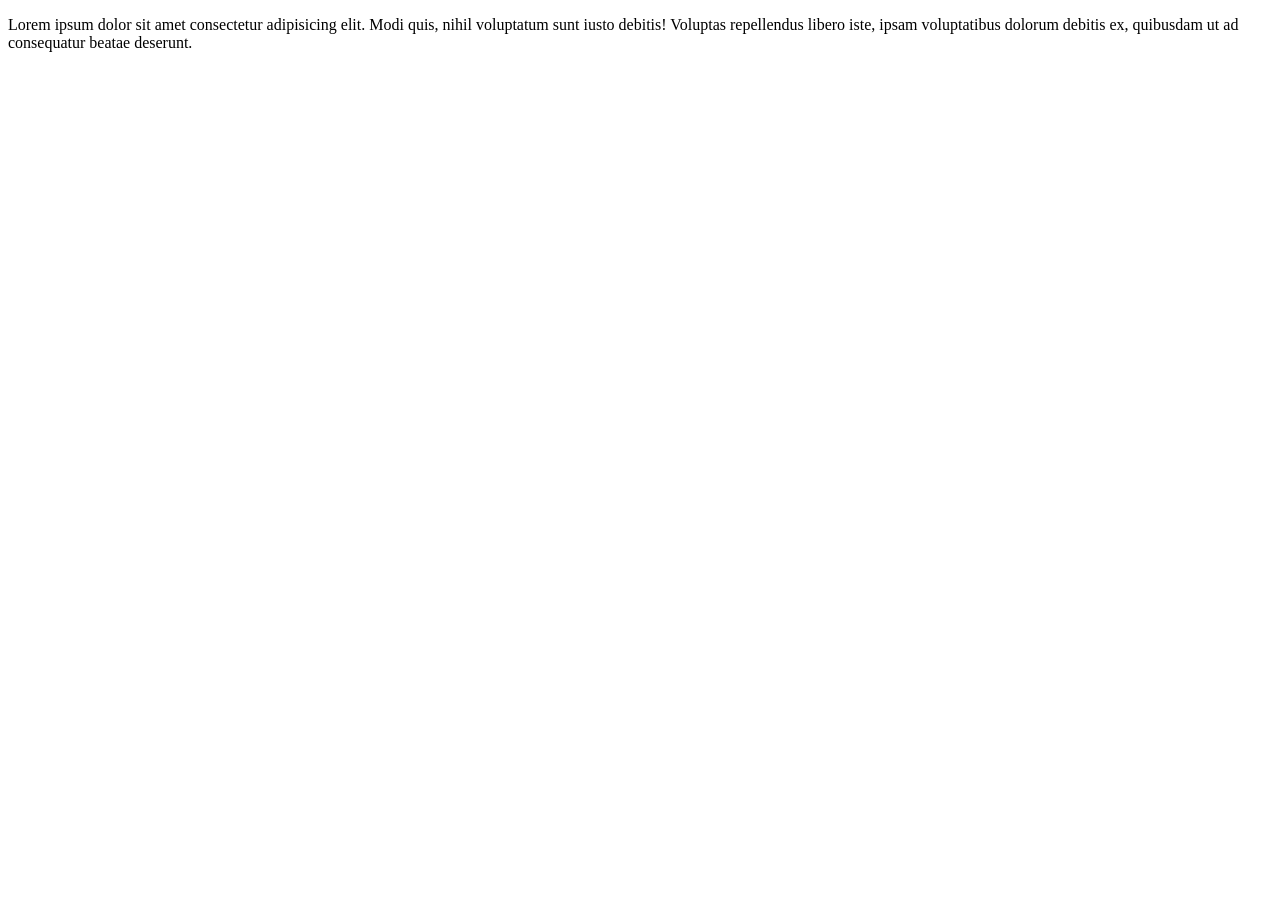
==== index.html @ 56d4f653 "para" ====
<!DOCTYPE html>
<html lang="en">
<head>
    <meta charset="UTF-8">
    <meta name="viewport" content="width=device-width, initial-scale=1.0">
    <title>Document</title>
</head>
<body>
    <p>Lorem ipsum dolor sit amet consectetur adipisicing elit. Modi quis, nihil voluptatum sunt iusto debitis! Voluptas repellendus libero iste, ipsam voluptatibus dolorum debitis ex, quibusdam ut ad consequatur beatae deserunt.</p>
</body>
</html>
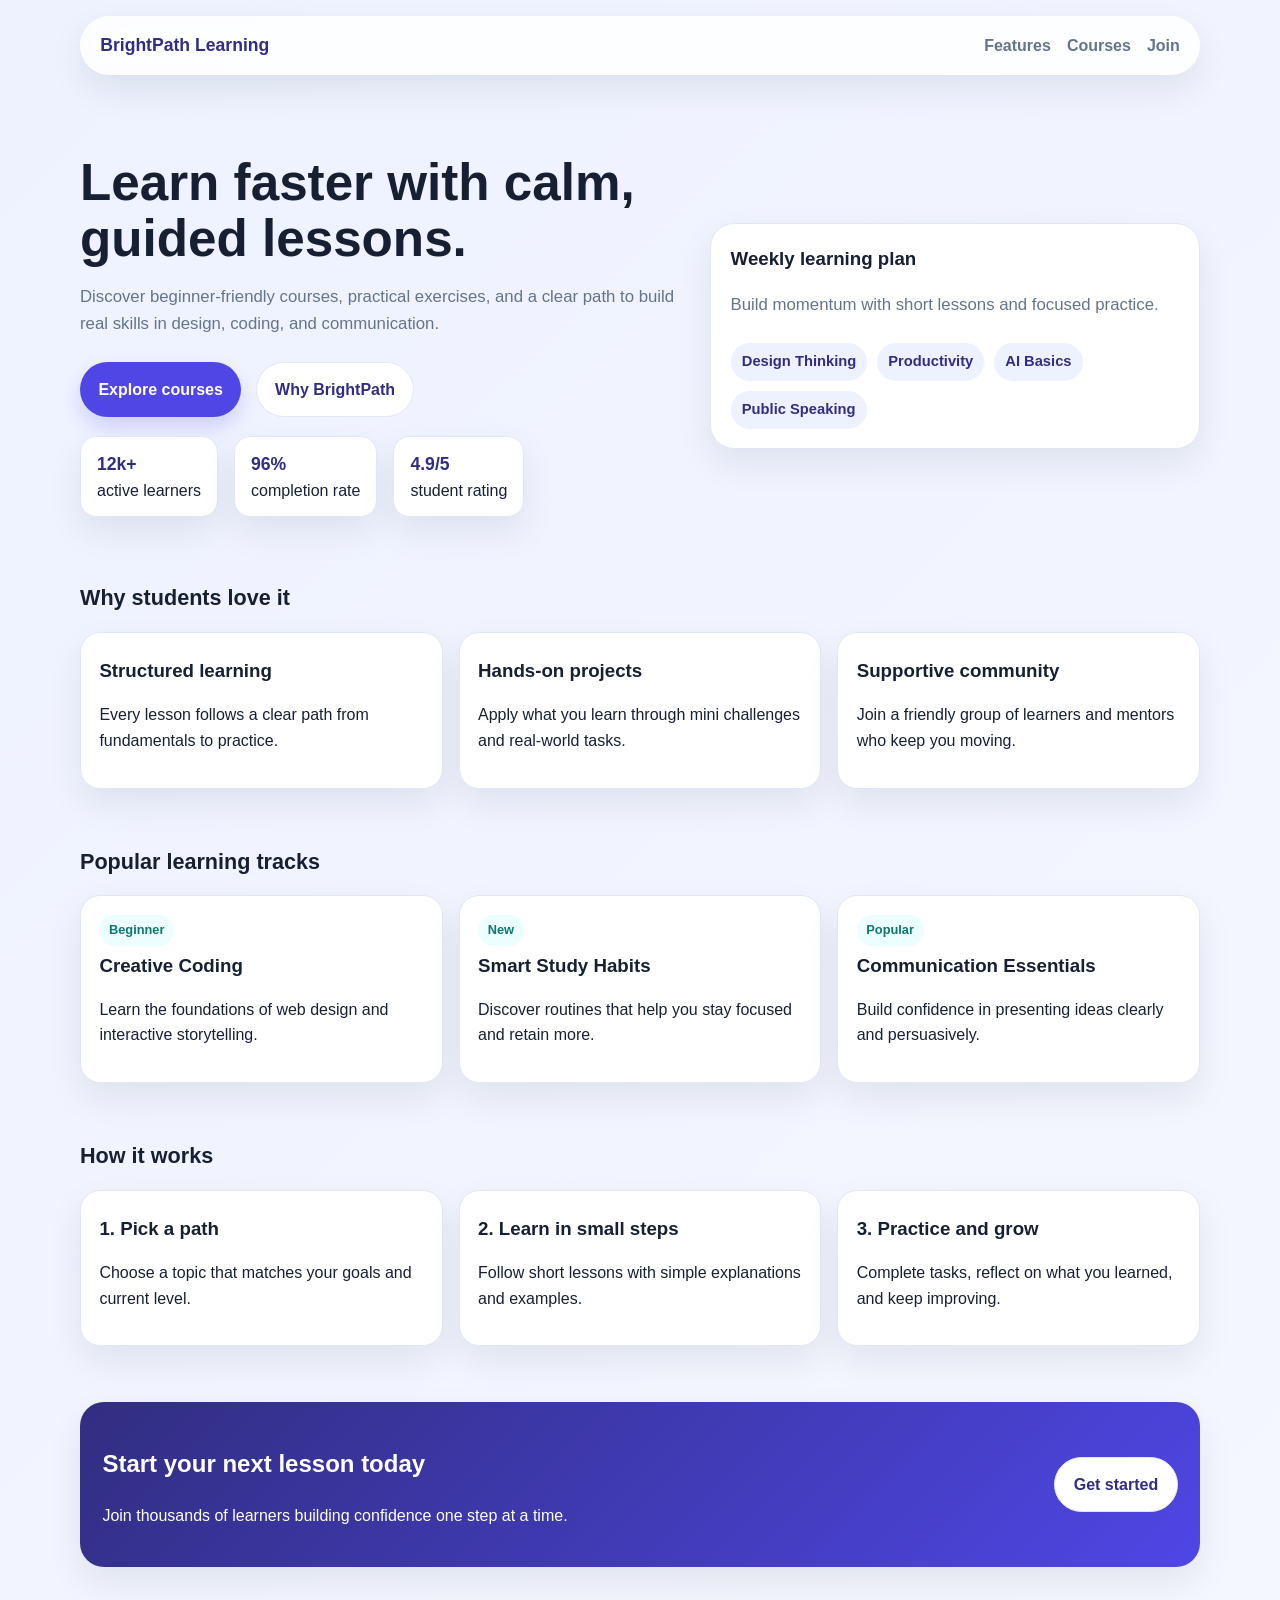
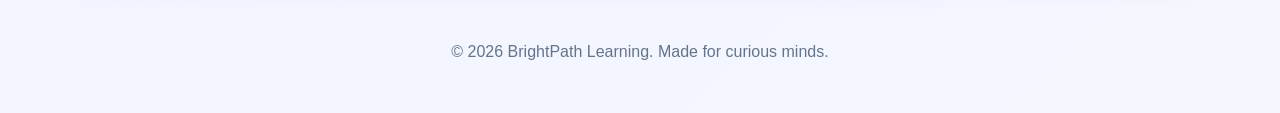
==== commit c1ade596: "ai" ====
--- a/index.html
+++ b/index.html
@@ -1,11 +1,413 @@
 <!DOCTYPE html>
 <html lang="en">
-<head>
-    <meta charset="UTF-8">
-    <meta name="viewport" content="width=device-width, initial-scale=1.0">
-    <title>Document</title>
-</head>
-<body>
-    <p>Lorem ipsum dolor sit amet consectetur adipisicing elit. Modi quis, nihil voluptatum sunt iusto debitis! Voluptas repellendus libero iste, ipsam voluptatibus dolorum debitis ex, quibusdam ut ad consequatur beatae deserunt.</p>
-</body>
-</html>+  <head>
+    <meta charset="UTF-8" />
+    <meta name="viewport" content="width=device-width, initial-scale=1.0" />
+    <title>BrightPath Learning</title>
+    <meta
+      name="description"
+      content="A clean and inspiring learning platform for curious minds."
+    />
+    <style>
+      :root {
+        --bg: #f5f7ff;
+        --surface: #ffffff;
+        --primary: #4f46e5;
+        --primary-dark: #312e81;
+        --text: #172033;
+        --muted: #64748b;
+        --border: #e2e8f0;
+        --shadow: 0 15px 35px rgba(15, 23, 42, 0.08);
+      }
+
+      * {
+        box-sizing: border-box;
+      }
+
+      body {
+        margin: 0;
+        font-family: "Segoe UI", Tahoma, Geneva, Verdana, sans-serif;
+        background: linear-gradient(135deg, #eef2ff 0%, var(--bg) 100%);
+        color: var(--text);
+        line-height: 1.6;
+      }
+
+      a {
+        color: inherit;
+        text-decoration: none;
+      }
+
+      .container {
+        width: min(1120px, calc(100% - 2rem));
+        margin: 0 auto;
+      }
+
+      header {
+        padding: 1rem 0;
+      }
+
+      nav {
+        display: flex;
+        align-items: center;
+        justify-content: space-between;
+        padding: 0.9rem 1.2rem;
+        background: rgba(255, 255, 255, 0.85);
+        backdrop-filter: blur(10px);
+        border: 1px solid rgba(255, 255, 255, 0.6);
+        border-radius: 999px;
+        box-shadow: var(--shadow);
+      }
+
+      .brand {
+        font-weight: 800;
+        font-size: 1.1rem;
+        color: var(--primary-dark);
+      }
+
+      .nav-links {
+        display: flex;
+        gap: 1rem;
+        color: var(--muted);
+        font-weight: 600;
+      }
+
+      .hero {
+        display: grid;
+        grid-template-columns: 1.1fr 0.9fr;
+        gap: 2rem;
+        align-items: center;
+        padding: 4rem 0 3rem;
+      }
+
+      .hero h1 {
+        font-size: clamp(2rem, 4vw, 3.2rem);
+        line-height: 1.1;
+        margin: 0 0 1rem;
+      }
+
+      .hero p {
+        font-size: 1.05rem;
+        color: var(--muted);
+        margin-bottom: 1.5rem;
+        max-width: 620px;
+      }
+
+      .hero-actions {
+        display: flex;
+        flex-wrap: wrap;
+        gap: 0.9rem;
+        margin-bottom: 1.2rem;
+      }
+
+      .btn {
+        display: inline-flex;
+        align-items: center;
+        justify-content: center;
+        padding: 0.85rem 1.15rem;
+        border-radius: 999px;
+        font-weight: 700;
+        transition: transform 180ms ease, box-shadow 180ms ease;
+      }
+
+      .btn:hover {
+        transform: translateY(-2px);
+      }
+
+      .btn-primary {
+        background: var(--primary);
+        color: white;
+        box-shadow: 0 10px 20px rgba(79, 70, 229, 0.2);
+      }
+
+      .btn-secondary {
+        background: white;
+        color: var(--primary-dark);
+        border: 1px solid var(--border);
+      }
+
+      .stats {
+        display: flex;
+        gap: 1rem;
+        flex-wrap: wrap;
+      }
+
+      .stat {
+        background: white;
+        border: 1px solid var(--border);
+        border-radius: 16px;
+        padding: 0.8rem 1rem;
+        min-width: 120px;
+        box-shadow: var(--shadow);
+      }
+
+      .stat strong {
+        display: block;
+        font-size: 1.1rem;
+        color: var(--primary-dark);
+      }
+
+      .card-panel {
+        background: var(--surface);
+        padding: 1.2rem;
+        border-radius: 24px;
+        box-shadow: var(--shadow);
+        border: 1px solid var(--border);
+      }
+
+      .card-panel h3 {
+        margin-top: 0;
+      }
+
+      .chip-list {
+        display: flex;
+        flex-wrap: wrap;
+        gap: 0.6rem;
+        margin-top: 0.8rem;
+      }
+
+      .chip {
+        padding: 0.45rem 0.7rem;
+        border-radius: 999px;
+        background: #eef2ff;
+        color: var(--primary-dark);
+        font-size: 0.92rem;
+        font-weight: 600;
+      }
+
+      section {
+        padding: 1rem 0 2.5rem;
+      }
+
+      .section-title {
+        display: flex;
+        justify-content: space-between;
+        align-items: center;
+        margin-bottom: 1rem;
+      }
+
+      .section-title h2 {
+        margin: 0;
+        font-size: 1.35rem;
+      }
+
+      .grid {
+        display: grid;
+        gap: 1rem;
+      }
+
+      .features {
+        grid-template-columns: repeat(3, 1fr);
+      }
+
+      .feature-card,
+      .course-card,
+      .step-card {
+        background: var(--surface);
+        padding: 1.15rem;
+        border-radius: 20px;
+        border: 1px solid var(--border);
+        box-shadow: var(--shadow);
+      }
+
+      .feature-card h3,
+      .course-card h3,
+      .step-card h3 {
+        margin: 0.3rem 0 0.4rem;
+      }
+
+      .course-grid {
+        grid-template-columns: repeat(3, 1fr);
+      }
+
+      .pill {
+        display: inline-block;
+        padding: 0.34rem 0.6rem;
+        background: #ecfeff;
+        color: #0f766e;
+        font-size: 0.8rem;
+        font-weight: 700;
+        border-radius: 999px;
+      }
+
+      .steps {
+        grid-template-columns: repeat(3, 1fr);
+      }
+
+      .cta {
+        display: flex;
+        justify-content: space-between;
+        align-items: center;
+        gap: 1rem;
+        background: linear-gradient(135deg, var(--primary-dark), var(--primary));
+        color: white;
+        padding: 1.4rem;
+        border-radius: 24px;
+        box-shadow: var(--shadow);
+      }
+
+      footer {
+        padding: 1rem 0 2rem;
+        color: var(--muted);
+        text-align: center;
+      }
+
+      @media (max-width: 900px) {
+        .hero,
+        .features,
+        .course-grid,
+        .steps {
+          grid-template-columns: 1fr;
+        }
+
+        .hero {
+          padding-top: 2rem;
+        }
+      }
+
+      @media (max-width: 640px) {
+        nav {
+          border-radius: 20px;
+        }
+
+        .nav-links {
+          display: none;
+        }
+
+        .cta {
+          flex-direction: column;
+          align-items: flex-start;
+        }
+      }
+    </style>
+  </head>
+  <body>
+    <header class="container">
+      <nav>
+        <a class="brand" href="#">BrightPath Learning</a>
+        <div class="nav-links">
+          <a href="#features">Features</a>
+          <a href="#courses">Courses</a>
+          <a href="#join">Join</a>
+        </div>
+      </nav>
+    </header>
+
+    <main class="container">
+      <section class="hero">
+        <div>
+          <h1>Learn faster with calm, guided lessons.</h1>
+          <p>
+            Discover beginner-friendly courses, practical exercises, and a clear path
+            to build real skills in design, coding, and communication.
+          </p>
+          <div class="hero-actions">
+            <a class="btn btn-primary" href="#courses">Explore courses</a>
+            <a class="btn btn-secondary" href="#features">Why BrightPath</a>
+          </div>
+          <div class="stats">
+            <div class="stat">
+              <strong>12k+</strong>
+              <span>active learners</span>
+            </div>
+            <div class="stat">
+              <strong>96%</strong>
+              <span>completion rate</span>
+            </div>
+            <div class="stat">
+              <strong>4.9/5</strong>
+              <span>student rating</span>
+            </div>
+          </div>
+        </div>
+
+        <div class="card-panel">
+          <h3>Weekly learning plan</h3>
+          <p>Build momentum with short lessons and focused practice.</p>
+          <div class="chip-list">
+            <span class="chip">Design Thinking</span>
+            <span class="chip">Productivity</span>
+            <span class="chip">AI Basics</span>
+            <span class="chip">Public Speaking</span>
+          </div>
+        </div>
+      </section>
+
+      <section id="features">
+        <div class="section-title">
+          <h2>Why students love it</h2>
+        </div>
+        <div class="grid features">
+          <article class="feature-card">
+            <h3>Structured learning</h3>
+            <p>Every lesson follows a clear path from fundamentals to practice.</p>
+          </article>
+          <article class="feature-card">
+            <h3>Hands-on projects</h3>
+            <p>Apply what you learn through mini challenges and real-world tasks.</p>
+          </article>
+          <article class="feature-card">
+            <h3>Supportive community</h3>
+            <p>Join a friendly group of learners and mentors who keep you moving.</p>
+          </article>
+        </div>
+      </section>
+
+      <section id="courses">
+        <div class="section-title">
+          <h2>Popular learning tracks</h2>
+        </div>
+        <div class="grid course-grid">
+          <article class="course-card">
+            <span class="pill">Beginner</span>
+            <h3>Creative Coding</h3>
+            <p>Learn the foundations of web design and interactive storytelling.</p>
+          </article>
+          <article class="course-card">
+            <span class="pill">New</span>
+            <h3>Smart Study Habits</h3>
+            <p>Discover routines that help you stay focused and retain more.</p>
+          </article>
+          <article class="course-card">
+            <span class="pill">Popular</span>
+            <h3>Communication Essentials</h3>
+            <p>Build confidence in presenting ideas clearly and persuasively.</p>
+          </article>
+        </div>
+      </section>
+
+      <section>
+        <div class="section-title">
+          <h2>How it works</h2>
+        </div>
+        <div class="grid steps">
+          <article class="step-card">
+            <h3>1. Pick a path</h3>
+            <p>Choose a topic that matches your goals and current level.</p>
+          </article>
+          <article class="step-card">
+            <h3>2. Learn in small steps</h3>
+            <p>Follow short lessons with simple explanations and examples.</p>
+          </article>
+          <article class="step-card">
+            <h3>3. Practice and grow</h3>
+            <p>Complete tasks, reflect on what you learned, and keep improving.</p>
+          </article>
+        </div>
+      </section>
+
+      <section id="join">
+        <div class="cta">
+          <div>
+            <h2>Start your next lesson today</h2>
+            <p>Join thousands of learners building confidence one step at a time.</p>
+          </div>
+          <a class="btn btn-secondary" href="#">Get started</a>
+        </div>
+      </section>
+    </main>
+
+    <footer>
+      <p>© 2026 BrightPath Learning. Made for curious minds.</p>
+    </footer>
+  </body>
+</html>
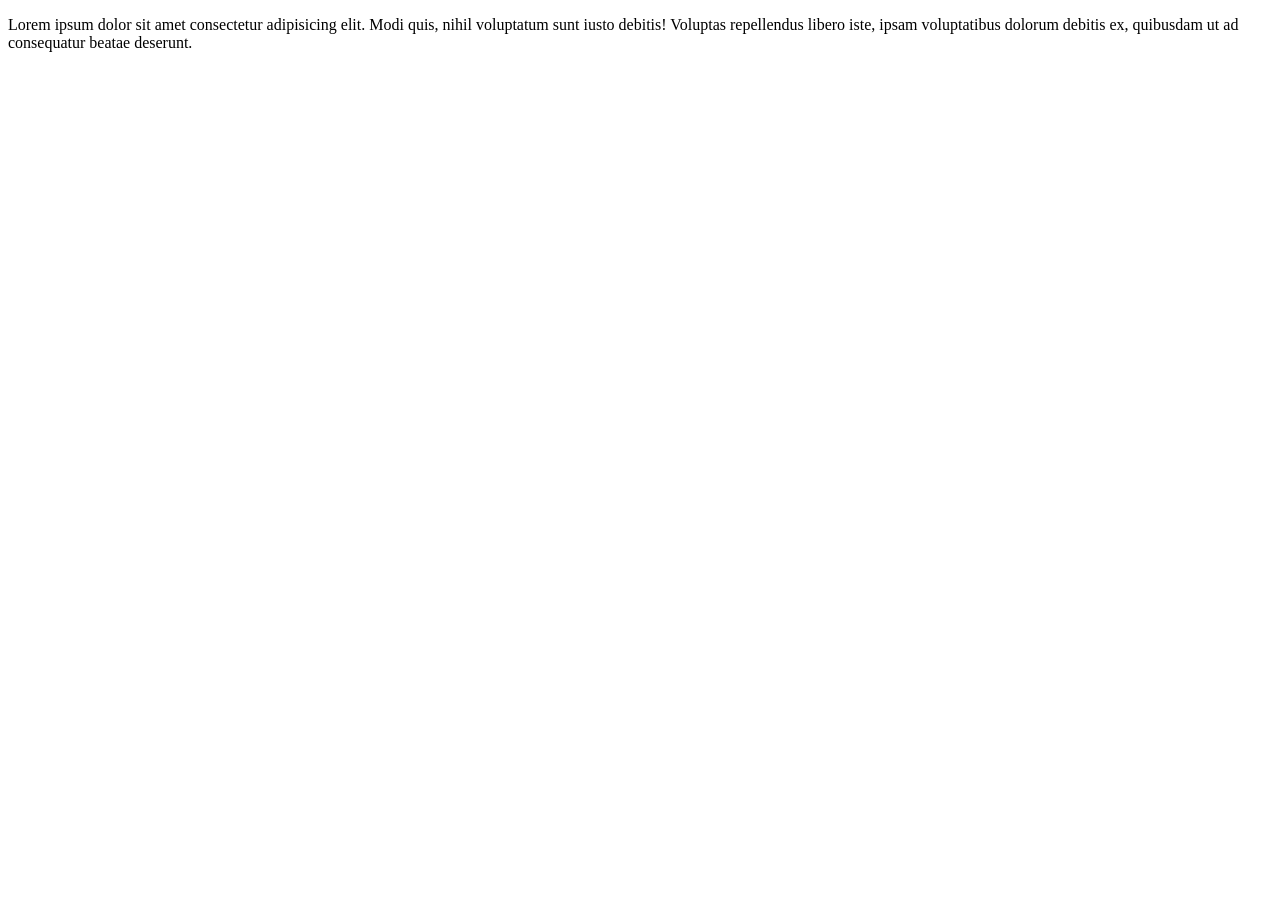
==== commit ec52f796: "undo" ====
--- a/index.html
+++ b/index.html
@@ -1,413 +1,11 @@
 <!DOCTYPE html>
 <html lang="en">
-  <head>
-    <meta charset="UTF-8" />
-    <meta name="viewport" content="width=device-width, initial-scale=1.0" />
-    <title>BrightPath Learning</title>
-    <meta
-      name="description"
-      content="A clean and inspiring learning platform for curious minds."
-    />
-    <style>
-      :root {
-        --bg: #f5f7ff;
-        --surface: #ffffff;
-        --primary: #4f46e5;
-        --primary-dark: #312e81;
-        --text: #172033;
-        --muted: #64748b;
-        --border: #e2e8f0;
-        --shadow: 0 15px 35px rgba(15, 23, 42, 0.08);
-      }
-
-      * {
-        box-sizing: border-box;
-      }
-
-      body {
-        margin: 0;
-        font-family: "Segoe UI", Tahoma, Geneva, Verdana, sans-serif;
-        background: linear-gradient(135deg, #eef2ff 0%, var(--bg) 100%);
-        color: var(--text);
-        line-height: 1.6;
-      }
-
-      a {
-        color: inherit;
-        text-decoration: none;
-      }
-
-      .container {
-        width: min(1120px, calc(100% - 2rem));
-        margin: 0 auto;
-      }
-
-      header {
-        padding: 1rem 0;
-      }
-
-      nav {
-        display: flex;
-        align-items: center;
-        justify-content: space-between;
-        padding: 0.9rem 1.2rem;
-        background: rgba(255, 255, 255, 0.85);
-        backdrop-filter: blur(10px);
-        border: 1px solid rgba(255, 255, 255, 0.6);
-        border-radius: 999px;
-        box-shadow: var(--shadow);
-      }
-
-      .brand {
-        font-weight: 800;
-        font-size: 1.1rem;
-        color: var(--primary-dark);
-      }
-
-      .nav-links {
-        display: flex;
-        gap: 1rem;
-        color: var(--muted);
-        font-weight: 600;
-      }
-
-      .hero {
-        display: grid;
-        grid-template-columns: 1.1fr 0.9fr;
-        gap: 2rem;
-        align-items: center;
-        padding: 4rem 0 3rem;
-      }
-
-      .hero h1 {
-        font-size: clamp(2rem, 4vw, 3.2rem);
-        line-height: 1.1;
-        margin: 0 0 1rem;
-      }
-
-      .hero p {
-        font-size: 1.05rem;
-        color: var(--muted);
-        margin-bottom: 1.5rem;
-        max-width: 620px;
-      }
-
-      .hero-actions {
-        display: flex;
-        flex-wrap: wrap;
-        gap: 0.9rem;
-        margin-bottom: 1.2rem;
-      }
-
-      .btn {
-        display: inline-flex;
-        align-items: center;
-        justify-content: center;
-        padding: 0.85rem 1.15rem;
-        border-radius: 999px;
-        font-weight: 700;
-        transition: transform 180ms ease, box-shadow 180ms ease;
-      }
-
-      .btn:hover {
-        transform: translateY(-2px);
-      }
-
-      .btn-primary {
-        background: var(--primary);
-        color: white;
-        box-shadow: 0 10px 20px rgba(79, 70, 229, 0.2);
-      }
-
-      .btn-secondary {
-        background: white;
-        color: var(--primary-dark);
-        border: 1px solid var(--border);
-      }
-
-      .stats {
-        display: flex;
-        gap: 1rem;
-        flex-wrap: wrap;
-      }
-
-      .stat {
-        background: white;
-        border: 1px solid var(--border);
-        border-radius: 16px;
-        padding: 0.8rem 1rem;
-        min-width: 120px;
-        box-shadow: var(--shadow);
-      }
-
-      .stat strong {
-        display: block;
-        font-size: 1.1rem;
-        color: var(--primary-dark);
-      }
-
-      .card-panel {
-        background: var(--surface);
-        padding: 1.2rem;
-        border-radius: 24px;
-        box-shadow: var(--shadow);
-        border: 1px solid var(--border);
-      }
-
-      .card-panel h3 {
-        margin-top: 0;
-      }
-
-      .chip-list {
-        display: flex;
-        flex-wrap: wrap;
-        gap: 0.6rem;
-        margin-top: 0.8rem;
-      }
-
-      .chip {
-        padding: 0.45rem 0.7rem;
-        border-radius: 999px;
-        background: #eef2ff;
-        color: var(--primary-dark);
-        font-size: 0.92rem;
-        font-weight: 600;
-      }
-
-      section {
-        padding: 1rem 0 2.5rem;
-      }
-
-      .section-title {
-        display: flex;
-        justify-content: space-between;
-        align-items: center;
-        margin-bottom: 1rem;
-      }
-
-      .section-title h2 {
-        margin: 0;
-        font-size: 1.35rem;
-      }
-
-      .grid {
-        display: grid;
-        gap: 1rem;
-      }
-
-      .features {
-        grid-template-columns: repeat(3, 1fr);
-      }
-
-      .feature-card,
-      .course-card,
-      .step-card {
-        background: var(--surface);
-        padding: 1.15rem;
-        border-radius: 20px;
-        border: 1px solid var(--border);
-        box-shadow: var(--shadow);
-      }
-
-      .feature-card h3,
-      .course-card h3,
-      .step-card h3 {
-        margin: 0.3rem 0 0.4rem;
-      }
-
-      .course-grid {
-        grid-template-columns: repeat(3, 1fr);
-      }
-
-      .pill {
-        display: inline-block;
-        padding: 0.34rem 0.6rem;
-        background: #ecfeff;
-        color: #0f766e;
-        font-size: 0.8rem;
-        font-weight: 700;
-        border-radius: 999px;
-      }
-
-      .steps {
-        grid-template-columns: repeat(3, 1fr);
-      }
-
-      .cta {
-        display: flex;
-        justify-content: space-between;
-        align-items: center;
-        gap: 1rem;
-        background: linear-gradient(135deg, var(--primary-dark), var(--primary));
-        color: white;
-        padding: 1.4rem;
-        border-radius: 24px;
-        box-shadow: var(--shadow);
-      }
-
-      footer {
-        padding: 1rem 0 2rem;
-        color: var(--muted);
-        text-align: center;
-      }
-
-      @media (max-width: 900px) {
-        .hero,
-        .features,
-        .course-grid,
-        .steps {
-          grid-template-columns: 1fr;
-        }
-
-        .hero {
-          padding-top: 2rem;
-        }
-      }
-
-      @media (max-width: 640px) {
-        nav {
-          border-radius: 20px;
-        }
-
-        .nav-links {
-          display: none;
-        }
-
-        .cta {
-          flex-direction: column;
-          align-items: flex-start;
-        }
-      }
-    </style>
-  </head>
-  <body>
-    <header class="container">
-      <nav>
-        <a class="brand" href="#">BrightPath Learning</a>
-        <div class="nav-links">
-          <a href="#features">Features</a>
-          <a href="#courses">Courses</a>
-          <a href="#join">Join</a>
-        </div>
-      </nav>
-    </header>
-
-    <main class="container">
-      <section class="hero">
-        <div>
-          <h1>Learn faster with calm, guided lessons.</h1>
-          <p>
-            Discover beginner-friendly courses, practical exercises, and a clear path
-            to build real skills in design, coding, and communication.
-          </p>
-          <div class="hero-actions">
-            <a class="btn btn-primary" href="#courses">Explore courses</a>
-            <a class="btn btn-secondary" href="#features">Why BrightPath</a>
-          </div>
-          <div class="stats">
-            <div class="stat">
-              <strong>12k+</strong>
-              <span>active learners</span>
-            </div>
-            <div class="stat">
-              <strong>96%</strong>
-              <span>completion rate</span>
-            </div>
-            <div class="stat">
-              <strong>4.9/5</strong>
-              <span>student rating</span>
-            </div>
-          </div>
-        </div>
-
-        <div class="card-panel">
-          <h3>Weekly learning plan</h3>
-          <p>Build momentum with short lessons and focused practice.</p>
-          <div class="chip-list">
-            <span class="chip">Design Thinking</span>
-            <span class="chip">Productivity</span>
-            <span class="chip">AI Basics</span>
-            <span class="chip">Public Speaking</span>
-          </div>
-        </div>
-      </section>
-
-      <section id="features">
-        <div class="section-title">
-          <h2>Why students love it</h2>
-        </div>
-        <div class="grid features">
-          <article class="feature-card">
-            <h3>Structured learning</h3>
-            <p>Every lesson follows a clear path from fundamentals to practice.</p>
-          </article>
-          <article class="feature-card">
-            <h3>Hands-on projects</h3>
-            <p>Apply what you learn through mini challenges and real-world tasks.</p>
-          </article>
-          <article class="feature-card">
-            <h3>Supportive community</h3>
-            <p>Join a friendly group of learners and mentors who keep you moving.</p>
-          </article>
-        </div>
-      </section>
-
-      <section id="courses">
-        <div class="section-title">
-          <h2>Popular learning tracks</h2>
-        </div>
-        <div class="grid course-grid">
-          <article class="course-card">
-            <span class="pill">Beginner</span>
-            <h3>Creative Coding</h3>
-            <p>Learn the foundations of web design and interactive storytelling.</p>
-          </article>
-          <article class="course-card">
-            <span class="pill">New</span>
-            <h3>Smart Study Habits</h3>
-            <p>Discover routines that help you stay focused and retain more.</p>
-          </article>
-          <article class="course-card">
-            <span class="pill">Popular</span>
-            <h3>Communication Essentials</h3>
-            <p>Build confidence in presenting ideas clearly and persuasively.</p>
-          </article>
-        </div>
-      </section>
-
-      <section>
-        <div class="section-title">
-          <h2>How it works</h2>
-        </div>
-        <div class="grid steps">
-          <article class="step-card">
-            <h3>1. Pick a path</h3>
-            <p>Choose a topic that matches your goals and current level.</p>
-          </article>
-          <article class="step-card">
-            <h3>2. Learn in small steps</h3>
-            <p>Follow short lessons with simple explanations and examples.</p>
-          </article>
-          <article class="step-card">
-            <h3>3. Practice and grow</h3>
-            <p>Complete tasks, reflect on what you learned, and keep improving.</p>
-          </article>
-        </div>
-      </section>
-
-      <section id="join">
-        <div class="cta">
-          <div>
-            <h2>Start your next lesson today</h2>
-            <p>Join thousands of learners building confidence one step at a time.</p>
-          </div>
-          <a class="btn btn-secondary" href="#">Get started</a>
-        </div>
-      </section>
-    </main>
-
-    <footer>
-      <p>© 2026 BrightPath Learning. Made for curious minds.</p>
-    </footer>
-  </body>
-</html>
+<head>
+    <meta charset="UTF-8">
+    <meta name="viewport" content="width=device-width, initial-scale=1.0">
+    <title>webpage</title>
+</head>
+<body>
+    <p>Lorem ipsum dolor sit amet consectetur adipisicing elit. Modi quis, nihil voluptatum sunt iusto debitis! Voluptas repellendus libero iste, ipsam voluptatibus dolorum debitis ex, quibusdam ut ad consequatur beatae deserunt.</p>
+</body>
+</html>
